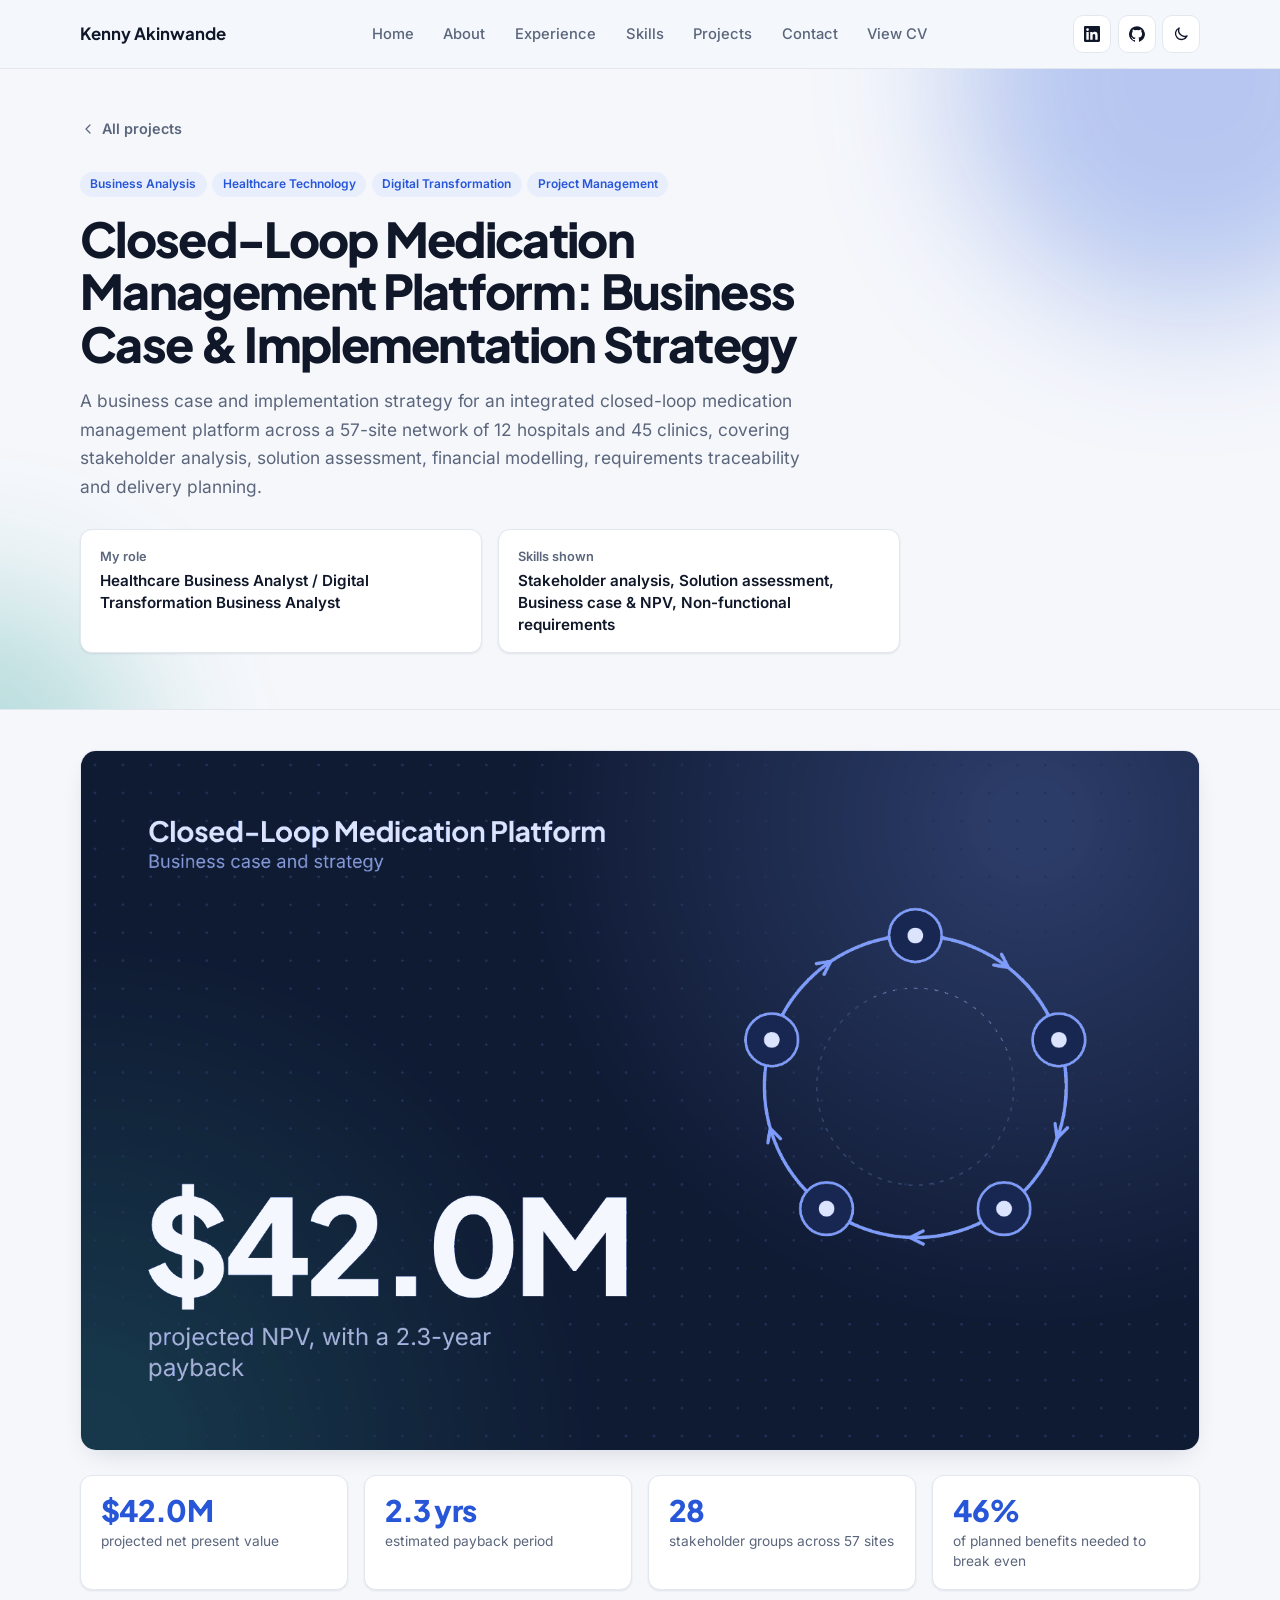
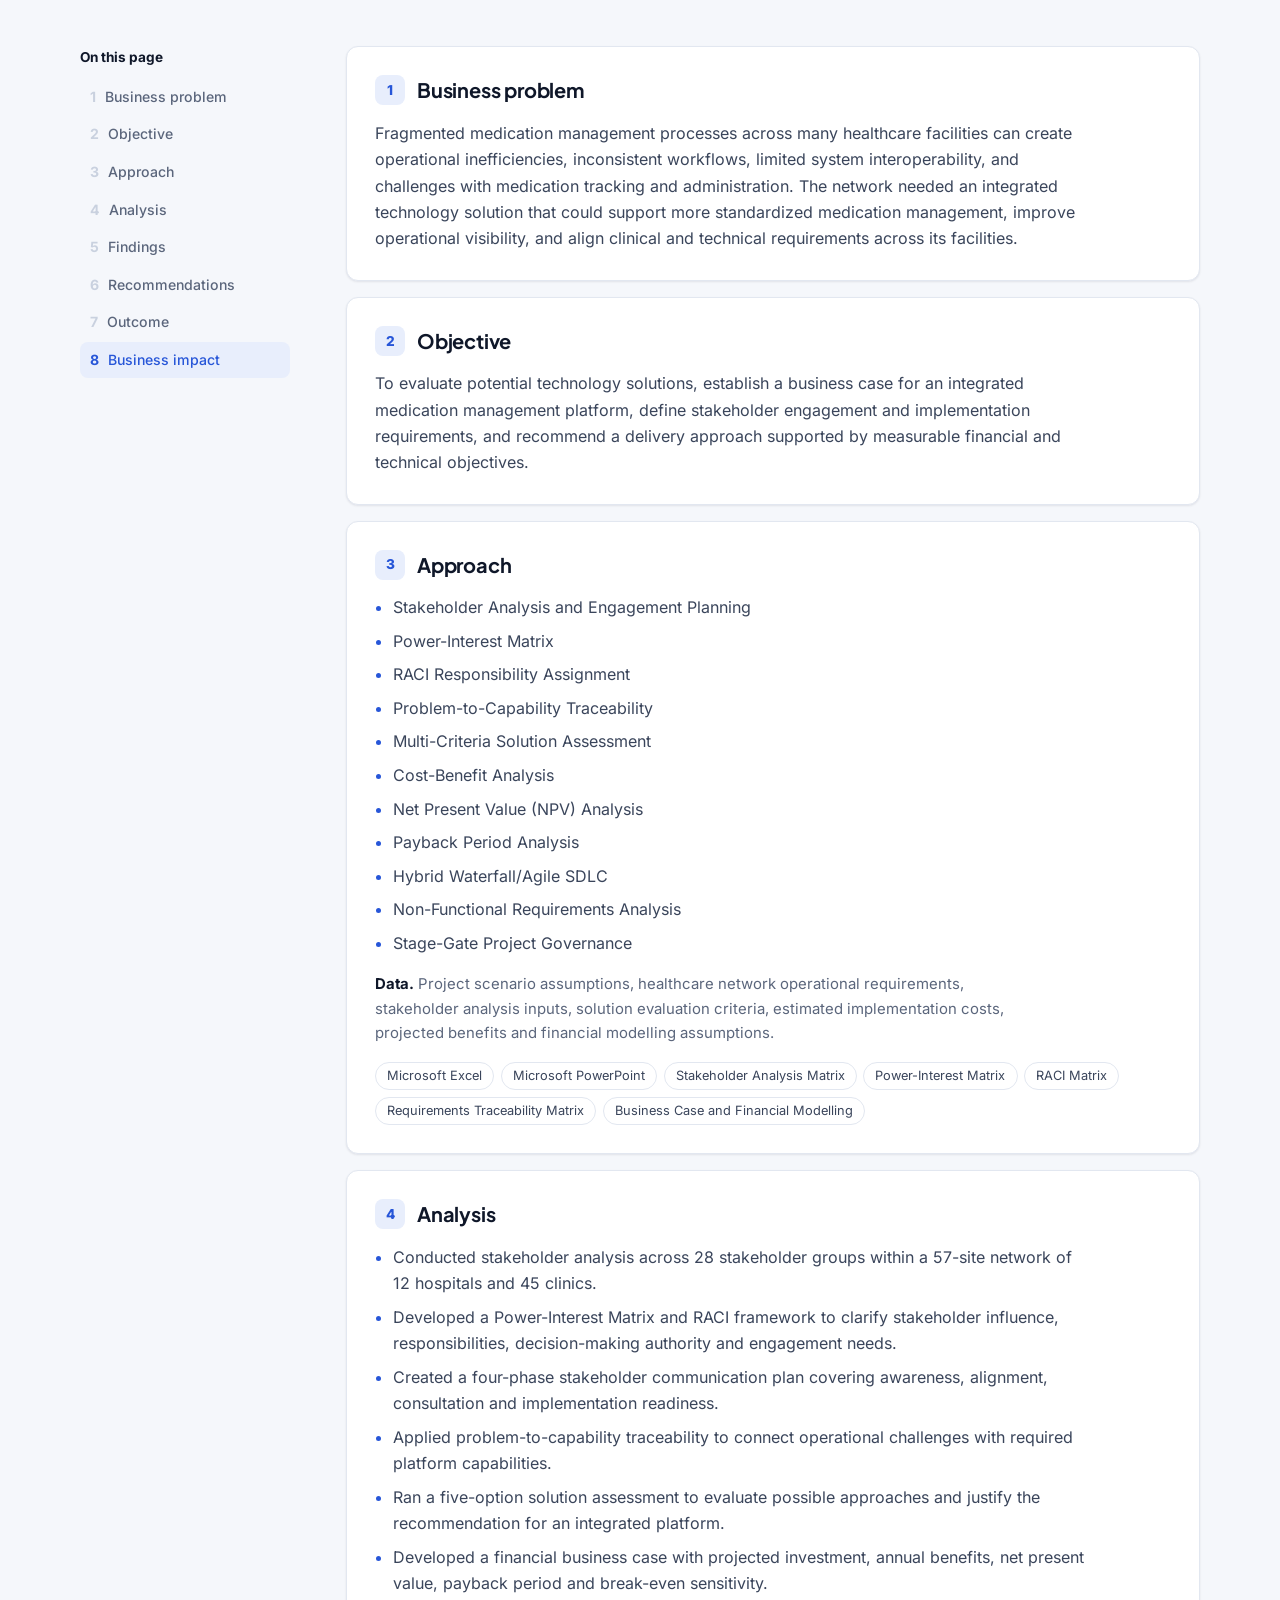
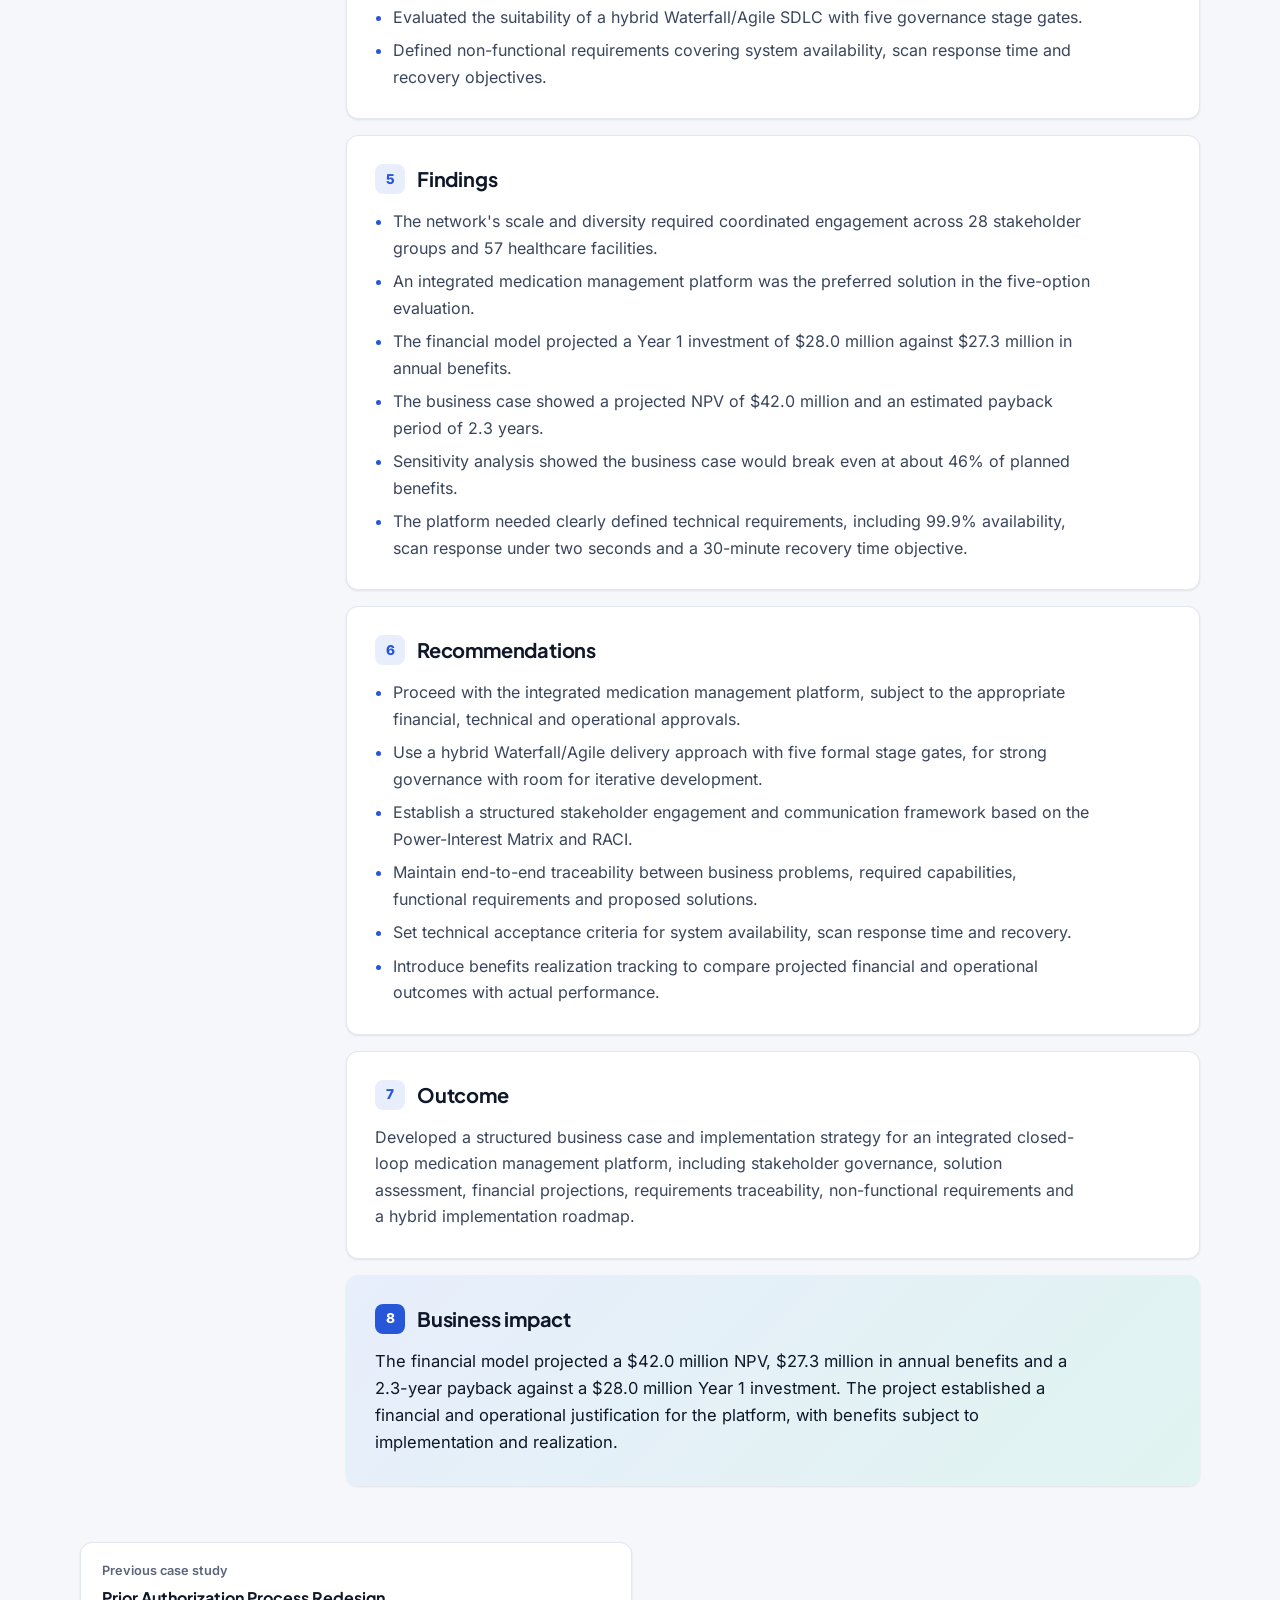
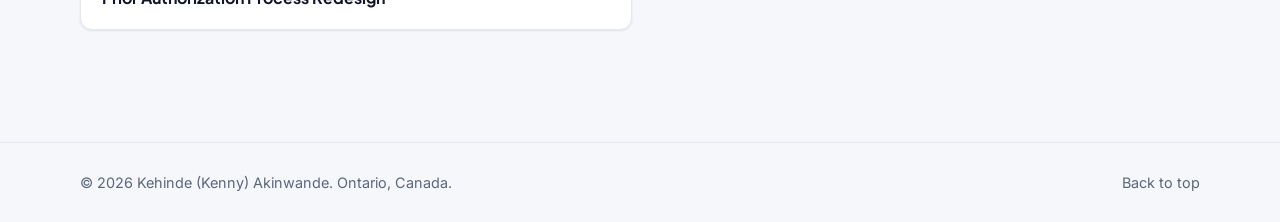
==== projects/closed-loop-medication-platform.html @ 768fdff0 "Add files via upload" ====
<!DOCTYPE html>
<html lang="en-CA">
<head>
  <meta charset="utf-8">
  <meta name="viewport" content="width=device-width, initial-scale=1">
  <!-- The page title and content are filled in from assets/js/data.js -->
  <title>Closed-Loop Medication Platform | Case study | Kenny Akinwande</title>
  <meta name="description" content="A business case and implementation strategy for an integrated closed-loop medication management platform across a 57-site network of 12 hospitals and 45 clinics, covering stakeholder analysis, solution assessment, financial modelling, requirements traceability and delivery planning.">
  <meta name="author" content="Kehinde (Kenny) Akinwande">
  <meta property="og:type" content="article">
  <meta property="og:title" content="Closed-Loop Medication Platform | Kenny Akinwande">
  <meta property="og:description" content="A business case and implementation strategy for an integrated closed-loop medication management platform across a 57-site network of 12 hospitals and 45 clinics, covering stakeholder analysis, solution assessment, financial modelling, requirements traceability and delivery planning.">
  <meta property="og:image" content="https://kennyakinwande.github.io/assets/images/projects/closed-loop-medication-platform-thumbnail.png">
  <meta name="twitter:card" content="summary_large_image">
  <meta name="theme-color" content="#f5f7fb" media="(prefers-color-scheme: light)">
  <meta name="theme-color" content="#0a0d14" media="(prefers-color-scheme: dark)">
  <link rel="icon" href="../favicon.ico" sizes="any">
  <link rel="icon" type="image/png" sizes="32x32" href="../assets/images/favicon-32.png">
  <link rel="apple-touch-icon" href="../assets/images/apple-touch-icon.png">
  <link rel="preload" href="../assets/fonts/inter-latin-wght-normal.woff2" as="font" type="font/woff2" crossorigin>
  <link rel="preload" href="../assets/fonts/plus-jakarta-sans-latin-wght-normal.woff2" as="font" type="font/woff2" crossorigin>
  <link rel="stylesheet" href="../assets/css/style.css">
  <script>
    (function () {
      try {
        var t = localStorage.getItem("theme");
        if (t !== "light" && t !== "dark") { t = window.matchMedia("(prefers-color-scheme: dark)").matches ? "dark" : "light"; }
        document.documentElement.setAttribute("data-theme", t);
      } catch (e) { document.documentElement.setAttribute("data-theme", "light"); }
    })();
  </script>
</head>

<!-- To make a new case study: copy this file, rename it to the new project's slug,
     and change data-project below to match the slug in assets/js/data.js -->
<body data-page="case-study" data-project="closed-loop-medication-platform" data-base="../">
  <a class="skip-link" href="#main">Skip to content</a>

  <header class="site-header" id="top">
    <nav class="nav container" aria-label="Main">
      <a class="nav__brand" href="../index.html" data-profile-text="shortName">Kenny Akinwande</a>

      <div class="nav__menu" id="nav-menu">
        <ul class="nav__links">
          <li><a href="../index.html#home">Home</a></li>
          <li><a href="../index.html#about">About</a></li>
          <li><a href="../index.html#experience">Experience</a></li>
          <li><a href="../index.html#skills">Skills</a></li>
          <li><a href="../index.html#projects">Projects</a></li>
          <li><a href="../index.html#contact">Contact</a></li>
          <li><a data-profile-link="resume" href="../assets/documents/resume.pdf" target="_blank" rel="noopener">View CV</a></li>
        </ul>
      </div>

      <div class="nav__actions">
        <a class="icon-btn" data-profile-link="linkedin" href="https://www.linkedin.com/in/kenny-akinwande" target="_blank" rel="noopener">
          <svg class="icon icon--fill" viewBox="0 0 24 24" aria-hidden="true"><path d="M20.45 20.45h-3.56v-5.57c0-1.33-.02-3.04-1.85-3.04-1.86 0-2.14 1.45-2.14 2.95v5.66H9.35V9h3.41v1.56h.05c.48-.9 1.64-1.85 3.37-1.85 3.6 0 4.27 2.37 4.27 5.46v6.28zM5.34 7.43a2.06 2.06 0 1 1 0-4.13 2.06 2.06 0 0 1 0 4.13zM7.12 20.45H3.56V9h3.56v11.45zM22.22 0H1.77C.79 0 0 .77 0 1.73v20.54C0 23.23.79 24 1.77 24h20.45c.98 0 1.78-.77 1.78-1.73V1.73C24 .77 23.2 0 22.22 0z"/></svg>
          <span class="visually-hidden">LinkedIn (opens in a new tab)</span>
        </a>
        <a class="icon-btn" data-profile-link="github" href="https://github.com/KennyAkinwande" target="_blank" rel="noopener">
          <svg class="icon icon--fill" viewBox="0 0 24 24" aria-hidden="true"><path d="M12 .3a12 12 0 0 0-3.8 23.38c.6.12.83-.26.83-.57L9 21.07c-3.34.72-4.04-1.61-4.04-1.61-.55-1.39-1.34-1.76-1.34-1.76-1.08-.74.09-.73.09-.73 1.2.09 1.83 1.24 1.83 1.24 1.07 1.83 2.81 1.3 3.5 1 .1-.78.42-1.31.76-1.61-2.67-.3-5.47-1.33-5.47-5.93 0-1.31.47-2.38 1.24-3.22-.14-.3-.54-1.52.1-3.18 0 0 1-.32 3.3 1.23a11.5 11.5 0 0 1 6 0c2.28-1.55 3.29-1.23 3.29-1.23.64 1.66.24 2.88.12 3.18a4.65 4.65 0 0 1 1.23 3.22c0 4.61-2.8 5.63-5.48 5.92.42.36.81 1.1.81 2.22l-.01 3.29c0 .31.2.69.82.57A12 12 0 0 0 12 .3"/></svg>
          <span class="visually-hidden">GitHub (opens in a new tab)</span>
        </a>
        <button class="icon-btn theme-toggle" type="button" aria-pressed="false">
          <svg class="icon icon--moon" viewBox="0 0 24 24" aria-hidden="true"><path d="M20 14.5A8 8 0 0 1 9.5 4a8 8 0 1 0 10.5 10.5z"/></svg>
          <svg class="icon icon--sun" viewBox="0 0 24 24" aria-hidden="true"><circle cx="12" cy="12" r="4"/><path d="M12 2v2M12 20v2M4.9 4.9l1.4 1.4M17.7 17.7l1.4 1.4M2 12h2M20 12h2M4.9 19.1l1.4-1.4M17.7 6.3l1.4-1.4"/></svg>
          <span class="visually-hidden">Dark mode</span>
        </button>
        <button class="icon-btn nav__toggle" type="button" aria-expanded="false" aria-controls="nav-menu">
          <span class="visually-hidden">Menu</span>
          <svg class="icon icon--menu" viewBox="0 0 24 24" aria-hidden="true"><path d="M4 7h16M4 12h16M4 17h16"/></svg>
          <svg class="icon icon--close" viewBox="0 0 24 24" aria-hidden="true"><path d="M6 6l12 12M18 6L6 18"/></svg>
        </button>
      </div>
    </nav>
  </header>

  <main id="main">
    <div id="case-study">
      <noscript>
        <div class="container notice">
          <h1 class="case__title">Closed-Loop Medication Platform</h1>
          <p class="case__summary">A business case and implementation strategy for an integrated closed-loop medication management platform across a 57-site network of 12 hospitals and 45 clinics, covering stakeholder analysis, solution assessment, financial modelling, requirements traceability and delivery planning.</p>
          <p class="case__summary">Turn on JavaScript to read the full case study, or <a href="../assets/documents/resume.pdf">view the CV</a>.</p>
        </div>
      </noscript>
    </div>
  </main>

  <footer class="site-footer">
    <div class="container site-footer__inner">
      <p>&copy; <span data-year>2026</span> <span data-profile-text="name">Kehinde (Kenny) Akinwande</span>. <span data-profile-text="location">Ontario, Canada</span>.</p>
      <a href="#main">Back to top</a>
    </div>
  </footer>

  <script src="../assets/js/data.js"></script>
  <script src="../assets/js/script.js"></script>
</body>
</html>
---- assets/css/style.css ----
/* =====================================================================
   Kenny Akinwande: Portfolio stylesheet
   ---------------------------------------------------------------------
   1. Fonts             6. Hero & skills strip     11. Contact form
   2. Design tokens     7. About                   12. Case-study pages
   3. Base              8. Experience timeline     13. Motion
   4. Utilities         9. Skills & projects       14. Responsive
   5. Header & nav     10. How I work & results
   ===================================================================== */

/* ---------------------------------------------------------------------
   1. FONTS  (self-hosted so the site also works offline)
   To change fonts: replace the files in assets/fonts/, then update the
   two @font-face blocks and --font-display / --font-body below.
   --------------------------------------------------------------------- */
@font-face {
  font-family: "Inter";
  src: url("../fonts/inter-latin-wght-normal.woff2") format("woff2-variations"),
       url("../fonts/inter-latin-wght-normal.woff2") format("woff2");
  font-weight: 100 900;
  font-style: normal;
  font-display: swap;
}
@font-face {
  font-family: "Plus Jakarta Sans";
  src: url("../fonts/plus-jakarta-sans-latin-wght-normal.woff2") format("woff2-variations"),
       url("../fonts/plus-jakarta-sans-latin-wght-normal.woff2") format("woff2");
  font-weight: 200 800;
  font-style: normal;
  font-display: swap;
}

/* ---------------------------------------------------------------------
   2. DESIGN TOKENS: change colours here
   --------------------------------------------------------------------- */
:root {
  /* Light theme */
  --bg: #f5f7fb;
  --surface: #ffffff;
  --surface-2: #eef2f9;
  --text: #0f1729;          /* headings */
  --text-2: #3a455b;        /* body text */
  --muted: #5b667c;         /* secondary text */
  --line: #e2e7f0;          /* borders */
  --line-strong: #c9d1df;   /* input borders */
  --accent: #2756d8;        /* clinical blue: buttons, links, highlights */
  --accent-hover: #1d45b8;
  --accent-text: #ffffff;   /* text on accent */
  --accent-soft: #e8eefc;
  --teal: #0e9488;          /* secondary accent */
  --teal-soft: #e0f4f1;
  --dot: #16a34a;           /* badge status dot */
  --danger: #c4321c;
  --success: #0e8a6e;
  --glow-blue: rgba(39, 86, 216, .30);
  --glow-teal: rgba(14, 148, 136, .26);
  --shadow-sm: 0 1px 2px rgba(15, 23, 41, .05), 0 1px 3px rgba(15, 23, 41, .04);
  --shadow-md: 0 10px 28px -12px rgba(15, 23, 41, .18);

  --font-display: "Plus Jakarta Sans", "Inter", system-ui, sans-serif;
  --font-body: "Inter", system-ui, -apple-system, "Segoe UI", Roboto, Arial, sans-serif;

  --container: 1120px;
  --gutter: clamp(1.25rem, 4vw, 2rem);
  --section-space: clamp(4.5rem, 3rem + 5vw, 7rem);
  --header-h: 68px;
  --radius-sm: 8px;
  --radius: 12px;
  --radius-lg: 16px;
  --ease: cubic-bezier(.2, .7, .2, 1);
  color-scheme: light;
}

[data-theme="dark"] {
  --bg: #0a0e15;
  --surface: #121823;
  --surface-2: #182030;
  --text: #edf0f6;
  --text-2: #c5ccd9;
  --muted: #98a2b6;
  --line: #232c3b;
  --line-strong: #344055;
  --accent: #7d9cff;
  --accent-hover: #9bb3ff;
  --accent-text: #0a0e15;
  --accent-soft: #172041;
  --teal: #3fd6c4;
  --teal-soft: #11302d;
  --dot: #34d399;
  --danger: #ff9b8a;
  --success: #3fd6c4;
  --glow-blue: rgba(96, 128, 255, .42);
  --glow-teal: rgba(45, 212, 191, .30);
  --shadow-sm: 0 1px 2px rgba(0, 0, 0, .3);
  --shadow-md: 0 14px 34px -14px rgba(0, 0, 0, .6);
  color-scheme: dark;
}

/* ---------------------------------------------------------------------
   3. BASE
   --------------------------------------------------------------------- */
*, *::before, *::after { box-sizing: border-box; }
html { -webkit-text-size-adjust: 100%; scroll-padding-top: calc(var(--header-h) + 12px); }
@media (prefers-reduced-motion: no-preference) { html { scroll-behavior: smooth; } }

body {
  margin: 0;
  background: var(--bg);
  color: var(--text-2);
  font-family: var(--font-body);
  font-size: 1rem;
  line-height: 1.65;
  -webkit-font-smoothing: antialiased;
  text-rendering: optimizeLegibility;
  overflow-x: hidden;
  transition: background-color .3s var(--ease), color .3s var(--ease);
}
h1, h2, h3, h4 { margin: 0; color: var(--text); font-family: var(--font-display); line-height: 1.2; }
p { margin: 0; }
ul, ol { margin: 0; padding: 0; }
img { display: block; max-width: 100%; height: auto; }
a { color: var(--accent); text-underline-offset: 3px; text-decoration-thickness: 1px; }
a:hover { color: var(--accent-hover); }
:focus-visible { outline: 2px solid var(--accent); outline-offset: 3px; border-radius: 6px; }
::selection { background: var(--accent-soft); color: var(--text); }

/* ---------------------------------------------------------------------
   4. UTILITIES & SHARED COMPONENTS
   --------------------------------------------------------------------- */
.container { width: 100%; max-width: calc(var(--container) + var(--gutter) * 2); margin-inline: auto; padding-inline: var(--gutter); }
.visually-hidden {
  position: absolute !important; width: 1px; height: 1px; padding: 0; margin: -1px;
  overflow: hidden; clip: rect(0 0 0 0); white-space: nowrap; border: 0;
}
.skip-link {
  position: absolute; left: 1rem; top: -100px; z-index: 100;
  padding: .6rem 1rem; border-radius: var(--radius-sm);
  background: var(--accent); color: var(--accent-text); font-weight: 600; text-decoration: none;
}
.skip-link:focus { top: 1rem; color: var(--accent-text); }

.icon { width: 18px; height: 18px; flex: none; fill: none; stroke: currentColor; stroke-width: 1.8; stroke-linecap: round; stroke-linejoin: round; }
.icon--fill { fill: currentColor; stroke: none; width: 16px; height: 16px; }

/* Buttons */
.btn {
  display: inline-flex; align-items: center; justify-content: center; gap: .5rem;
  min-height: 46px; padding: .7rem 1.35rem;
  border: 1px solid transparent; border-radius: var(--radius-sm);
  font: 600 .95rem/1.2 var(--font-body);
  text-decoration: none; cursor: pointer;
  transition: background-color .2s var(--ease), border-color .2s var(--ease), color .2s var(--ease), transform .2s var(--ease), box-shadow .2s var(--ease);
}
.btn:active { transform: translateY(1px); }
.btn--primary { background: var(--accent); color: var(--accent-text); box-shadow: 0 8px 20px -10px var(--accent); }
.btn--primary:hover { background: var(--accent-hover); color: var(--accent-text); }
.btn--outline { background: var(--surface); color: var(--text); border-color: var(--line); }
.btn--outline:hover { border-color: var(--accent); color: var(--accent); }
.btn--small { min-height: 38px; padding: .45rem 1rem; font-size: .875rem; }

/* Chips & tags */
.chips { display: flex; flex-wrap: wrap; gap: .4rem; list-style: none; padding: 0; }
.chip {
  display: inline-block; padding: .25rem .7rem;
  border: 1px solid var(--line); border-radius: 999px;
  background: var(--surface); color: var(--text-2);
  font-size: .8rem; line-height: 1.45;
}
.skills .chip { background: var(--bg); border-radius: 10px; }
.tags { display: flex; flex-wrap: wrap; gap: .35rem; list-style: none; padding: 0; }
.tag {
  padding: .2rem .65rem; border-radius: 999px;
  background: var(--accent-soft); color: var(--accent);
  font-size: .75rem; font-weight: 600; line-height: 1.5;
}

/* Cards */
.card {
  background: var(--surface);
  border: 1px solid var(--line);
  border-radius: var(--radius);
  box-shadow: var(--shadow-sm);
}

/* ---------------------------------------------------------------------
   5. HEADER & NAVIGATION
   --------------------------------------------------------------------- */
.site-header {
  position: sticky; top: 0; z-index: 50;
  background: color-mix(in srgb, var(--bg) 82%, transparent);
  -webkit-backdrop-filter: saturate(160%) blur(14px);
  backdrop-filter: saturate(160%) blur(14px);
  border-bottom: 1px solid var(--line);
}
.nav { height: var(--header-h); display: flex; align-items: center; gap: 1.5rem; }
.nav__brand { font-family: var(--font-display); font-weight: 700; font-size: 1.05rem; color: var(--text); text-decoration: none; white-space: nowrap; }
.nav__brand:hover { color: var(--text); }
.nav__menu { flex: 1; display: flex; justify-content: center; }
.nav__links { display: flex; gap: .25rem; list-style: none; }
.nav__links a {
  display: block; padding: .45rem .8rem; border-radius: var(--radius-sm);
  color: var(--muted); font-size: .92rem; font-weight: 500; text-decoration: none;
  transition: color .2s var(--ease), background-color .2s var(--ease);
}
.nav__links a:hover { color: var(--text); background: var(--surface-2); }
.nav__links a.is-active { color: var(--accent); background: var(--accent-soft); }
.nav__actions { display: flex; align-items: center; gap: .4rem; margin-left: auto; }
.icon-btn {
  display: inline-grid; place-items: center;
  width: 38px; height: 38px;
  border: 1px solid var(--line); border-radius: 10px;
  background: var(--surface); color: var(--text);
  cursor: pointer; text-decoration: none;
  transition: border-color .2s var(--ease), color .2s var(--ease);
}
.icon-btn:hover { border-color: var(--accent); color: var(--accent); }
.theme-toggle .icon--sun { display: none; }
[data-theme="dark"] .theme-toggle .icon--sun { display: block; }
[data-theme="dark"] .theme-toggle .icon--moon { display: none; }
.nav__toggle { display: none; }
.nav__toggle .icon { width: 20px; height: 20px; }
.nav__toggle .icon--close { display: none; }
.nav__toggle[aria-expanded="true"] .icon--menu { display: none; }
.nav__toggle[aria-expanded="true"] .icon--close { display: block; }

/* ---------------------------------------------------------------------
   6. HERO & SKILLS STRIP
   --------------------------------------------------------------------- */
.hero { position: relative; overflow: hidden; isolation: isolate; }
.hero__glow { position: absolute; z-index: -1; border-radius: 50%; filter: blur(70px); pointer-events: none; }
.hero__glow--blue { width: 560px; height: 560px; right: -140px; top: -180px; background: var(--glow-blue); }
.hero__glow--teal { width: 420px; height: 420px; left: -200px; bottom: -160px; background: var(--glow-teal); }

.hero__inner {
  display: grid;
  grid-template-columns: minmax(0, 1.35fr) minmax(0, .9fr);
  gap: clamp(2rem, 5vw, 4rem);
  align-items: center;
  padding-block: clamp(3.5rem, 2.5rem + 5vw, 6.5rem);
}

.badge {
  display: inline-flex; align-items: center; gap: .55rem;
  padding: .35rem .85rem;
  border: 1px solid var(--line); border-radius: 999px;
  background: var(--surface); box-shadow: var(--shadow-sm);
  color: var(--text); font-size: .82rem; font-weight: 600;
}
.badge__dot { width: 8px; height: 8px; border-radius: 50%; background: var(--dot); box-shadow: 0 0 0 4px color-mix(in srgb, var(--dot) 18%, transparent); }

.hero__name {
  margin-top: 1.25rem;
  font-size: clamp(2.4rem, 1.6rem + 3.4vw, 3.9rem);
  font-weight: 800;
  letter-spacing: -.035em;
  line-height: 1.05;
}
.hero__title { margin-top: .9rem; color: var(--accent); font-weight: 600; font-size: clamp(1rem, .95rem + .3vw, 1.15rem); line-height: 1.5; }
.hero__tagline {
  margin-top: 1.25rem;
  font-family: var(--font-display);
  font-size: clamp(1.35rem, 1.1rem + 1.1vw, 1.9rem);
  font-weight: 700; letter-spacing: -.02em; line-height: 1.3;
  color: var(--text);
}
.typed__text {
  background: linear-gradient(90deg, var(--accent), var(--teal));
  -webkit-background-clip: text; background-clip: text;
  color: transparent;
}
.typed__caret {
  display: inline-block; width: 3px; height: 1.05em; margin-left: 4px;
  vertical-align: -0.15em; border-radius: 2px; background: var(--teal);
}
.hero__intro { margin-top: 1.1rem; max-width: 56ch; color: var(--muted); font-size: 1.05rem; }
.hero__actions { display: flex; flex-wrap: wrap; gap: .75rem; margin-top: 1.9rem; }
.hero__links { display: flex; gap: 1.25rem; margin-top: 1.4rem; list-style: none; font-size: .95rem; font-weight: 500; }
.hero__links a { text-decoration: underline; }

/* Portrait with gradient ring and floating tags */
.portrait { position: relative; margin: 0; justify-self: center; width: min(100%, 330px); aspect-ratio: 1; }
.portrait__ring {
  width: 100%; height: 100%; padding: 7px; border-radius: 50%;
  background: conic-gradient(from 200deg, var(--accent), var(--teal), #8b7cf6, var(--accent));
  box-shadow: 0 30px 60px -30px var(--glow-blue);
}
.portrait__ring img {
  width: 100%; height: 100%; border-radius: 50%;
  object-fit: cover; object-position: 50% 22%;
  border: 6px solid var(--bg); background: var(--surface-2);
}
.portrait__tag {
  position: absolute;
  padding: .4rem .85rem; border-radius: 999px;
  background: var(--surface); border: 1px solid var(--line); box-shadow: var(--shadow-md);
  color: var(--accent); font-size: .8rem; font-weight: 700; white-space: nowrap;
}
.portrait__tag--1 { top: 6%; right: -4%; }
.portrait__tag--2 { top: 56%; left: -14%; color: var(--teal); }
.portrait__tag--3 { bottom: 4%; right: 2%; color: var(--text); }

/* Skills strip */
.marquee {
  overflow: hidden;
  border-block: 1px solid var(--line);
  background: var(--surface);
  -webkit-mask-image: linear-gradient(90deg, transparent, #000 6%, #000 94%, transparent);
  mask-image: linear-gradient(90deg, transparent, #000 6%, #000 94%, transparent);
}
.marquee__track { display: flex; width: max-content; }
.marquee__group { display: flex; align-items: center; list-style: none; padding: 0; margin: 0; }
.marquee__group li {
  display: flex; align-items: center; gap: 1.75rem;
  padding: 1rem 0 1rem 1.75rem;
  color: var(--text-2); font-weight: 600; font-size: .95rem; white-space: nowrap;
}
.marquee__group li::after {
  content: ""; width: 12px; height: 12px; flex: none;
  background: var(--accent);
  -webkit-mask: url("data:image/svg+xml,%3Csvg xmlns='http://www.w3.org/2000/svg' viewBox='0 0 24 24'%3E%3Cpath d='M12 0l2.6 9.4L24 12l-9.4 2.6L12 24l-2.6-9.4L0 12l9.4-2.6z'/%3E%3C/svg%3E") center / contain no-repeat;
  mask: url("data:image/svg+xml,%3Csvg xmlns='http://www.w3.org/2000/svg' viewBox='0 0 24 24'%3E%3Cpath d='M12 0l2.6 9.4L24 12l-9.4 2.6L12 24l-2.6-9.4L0 12l9.4-2.6z'/%3E%3C/svg%3E") center / contain no-repeat;
}

/* ---------------------------------------------------------------------
   SECTIONS (shared)
   --------------------------------------------------------------------- */
.section { padding-block: var(--section-space); }
.section__head { max-width: 640px; margin-bottom: clamp(2rem, 4vw, 3rem); }
.section__title { font-size: clamp(1.9rem, 1.5rem + 1.6vw, 2.5rem); font-weight: 800; letter-spacing: -.03em; }
.section__title--bar::after {
  content: ""; display: block; width: 56px; height: 4px; margin-top: .6rem; border-radius: 4px;
  background: linear-gradient(90deg, var(--accent), var(--teal));
}
.section__lede { margin-top: .9rem; color: var(--muted); font-size: 1.02rem; }
.subhead { margin: clamp(3rem, 6vw, 4.5rem) 0 1.5rem; font-size: 1.45rem; font-weight: 800; letter-spacing: -.02em; }
.prose p + p { margin-top: 1rem; }

/* ---------------------------------------------------------------------
   7. ABOUT
   --------------------------------------------------------------------- */
.about { display: grid; grid-template-columns: minmax(0, 1.25fr) minmax(0, .85fr); gap: clamp(2rem, 5vw, 3.5rem); align-items: start; }
.about__text { max-width: 64ch; }
.stats { display: grid; grid-template-columns: 1fr 1fr; gap: 1rem; }
.stat { padding: 1.25rem 1.3rem; }
.stat__value {
  font-family: var(--font-display); font-weight: 800; font-size: 2rem; letter-spacing: -.03em; line-height: 1.1;
  color: var(--accent);
}
.stat__label { margin-top: .35rem; color: var(--muted); font-size: .88rem; line-height: 1.45; }

/* ---------------------------------------------------------------------
   8. EXPERIENCE TIMELINE
   --------------------------------------------------------------------- */
.timeline { position: relative; list-style: none; padding-left: 2.25rem; display: grid; gap: 1.5rem; }
.timeline::before {
  content: ""; position: absolute; left: 6px; top: 8px; bottom: 8px; width: 2px; border-radius: 2px;
  background: linear-gradient(180deg, var(--accent), var(--teal));
  opacity: .7;
}
.job { position: relative; padding: clamp(1.25rem, 3vw, 1.75rem); }
.job::before {
  content: ""; position: absolute; left: calc(-2.25rem + 1px); top: 1.9rem;
  width: 12px; height: 12px; border-radius: 50%;
  background: var(--accent); box-shadow: 0 0 0 4px var(--accent-soft);
}
.job__top { display: flex; flex-wrap: wrap; justify-content: space-between; gap: .5rem 1rem; align-items: flex-start; }
.job__role { font-size: 1.15rem; font-weight: 700; letter-spacing: -.01em; }
.job__company { margin-top: .15rem; color: var(--muted); font-size: .92rem; }
.job__company strong { color: var(--text-2); font-weight: 600; }
.job__dates {
  flex: none; padding: .2rem .7rem; border-radius: 999px;
  background: var(--accent-soft); color: var(--accent);
  font-size: .78rem; font-weight: 700; white-space: nowrap;
}
.job__summary { margin-top: 1rem; }
.job__label { margin: 1.25rem 0 .5rem; color: var(--accent); font-family: var(--font-body); font-size: .8rem; font-weight: 700; letter-spacing: .02em; }
.job ul:not(.chips) { padding-left: 1.15rem; display: grid; gap: .35rem; list-style: disc; }
.job ul:not(.chips) li::marker { color: var(--accent); }
.job__impact { margin-top: 1.25rem; padding: .9rem 1.1rem; border-radius: var(--radius-sm); background: var(--accent-soft); color: var(--text-2); font-size: .95rem; }
.job__impact strong { color: var(--text); }
.details { margin-top: 1rem; }
.details summary {
  display: inline-flex; align-items: center; gap: .45rem; cursor: pointer; list-style: none;
  color: var(--accent); font-size: .85rem; font-weight: 700;
}
.details summary::-webkit-details-marker { display: none; }
.details summary::before {
  content: ""; width: 7px; height: 7px; border-right: 2px solid currentColor; border-bottom: 2px solid currentColor;
  transform: rotate(-45deg); transition: transform .2s var(--ease);
}
.details[open] summary::before { transform: rotate(45deg); }
.details ul { margin-top: .6rem; }
.job__tools { margin-top: 1.25rem; }

/* ---------------------------------------------------------------------
   9. SKILLS & PROJECTS
   --------------------------------------------------------------------- */
.skills { display: grid; grid-template-columns: repeat(3, minmax(0, 1fr)); gap: 1rem; align-items: start; }
.skill-group { padding: 1.25rem 1.3rem 1.4rem; }
.skill-group__title { font-size: 1rem; font-weight: 700; margin-bottom: .85rem; }

.projects { display: grid; grid-template-columns: repeat(3, minmax(0, 1fr)); gap: 1.25rem; }
.project {
  display: flex; flex-direction: column; overflow: hidden;
  transition: transform .25s var(--ease), box-shadow .25s var(--ease), border-color .25s var(--ease);
}
.project:hover { transform: translateY(-4px); box-shadow: var(--shadow-md); border-color: color-mix(in srgb, var(--accent) 35%, var(--line)); }
.project__media { display: block; aspect-ratio: 16 / 10; overflow: hidden; background: var(--surface-2); }
.project__media img { width: 100%; height: 100%; object-fit: cover; transition: transform .5s var(--ease); }
.project:hover .project__media img { transform: scale(1.04); }
.project__body { flex: 1; display: flex; flex-direction: column; padding: 1.1rem 1.2rem 1.25rem; }
.project__title { margin-top: .8rem; font-size: 1.08rem; font-weight: 700; letter-spacing: -.01em; line-height: 1.3; }
.project__title a { color: var(--text); text-decoration: none; }
.project__title a:hover { color: var(--accent); }
.project__summary {
  margin-top: .5rem; color: var(--muted); font-size: .9rem; line-height: 1.55;
  display: -webkit-box; -webkit-line-clamp: 3; -webkit-box-orient: vertical; overflow: hidden;
}
.project__meta { margin-top: .85rem; font-size: .82rem; color: var(--muted); line-height: 1.5; }
.project__meta strong { color: var(--text); font-weight: 650; }
.project__meta + .project__meta { margin-top: .35rem; }
.project__actions { margin-top: auto; padding-top: 1.1rem; }

/* ---------------------------------------------------------------------
   10. HOW I WORK & RESULTS
   --------------------------------------------------------------------- */
.process { display: grid; grid-template-columns: repeat(3, minmax(0, 1fr)); gap: 1rem; list-style: none; }
.step { padding: 1.35rem 1.35rem 1.4rem; display: flex; flex-direction: column; }
.step__num {
  display: grid; place-items: center; width: 38px; height: 38px; border-radius: 10px;
  background: linear-gradient(135deg, var(--accent), var(--teal)); color: #fff;
  font-family: var(--font-display); font-weight: 800; font-size: .95rem;
}
[data-theme="dark"] .step__num { color: #0a0e15; }
.step__title { margin-top: 1rem; font-size: 1.05rem; font-weight: 700; }
.step__text { margin-top: .4rem; color: var(--muted); font-size: .92rem; }
.step__evidence {
  margin-top: 1rem; padding-top: .85rem; border-top: 1px dashed var(--line);
  font-size: .85rem; color: var(--text-2);
}
.step__evidence b { display: block; color: var(--teal); font-size: .76rem; font-weight: 700; margin-bottom: .15rem; }

.results { display: grid; grid-template-columns: repeat(3, minmax(0, 1fr)); gap: 1rem; }
.result { padding: 1.25rem 1.3rem; }
.result__value { font-family: var(--font-display); font-weight: 800; font-size: 2rem; letter-spacing: -.03em; line-height: 1.1; color: var(--accent); }
.result__text { margin-top: .4rem; color: var(--text-2); font-size: .92rem; line-height: 1.5; }
.result__where { margin-top: .5rem; color: var(--muted); font-size: .8rem; font-weight: 600; }

/* ---------------------------------------------------------------------
   11. CONTACT FORM
   --------------------------------------------------------------------- */
.contact { display: grid; grid-template-columns: minmax(0, .85fr) minmax(0, 1.15fr); gap: clamp(2rem, 5vw, 4rem); align-items: start; }
.contact__list { margin: 0 0 2rem; display: grid; gap: 1.5rem; }
.contact__list dt { color: var(--muted); font-size: .82rem; font-weight: 600; }
.contact__list dd { margin: .15rem 0 0; color: var(--text); font-weight: 500; word-break: break-word; }
.contact__list a { text-decoration: underline; }

.form { display: grid; gap: 1.1rem; padding: clamp(1.25rem, 3vw, 1.75rem); background: var(--surface); border: 1px solid var(--line); border-radius: var(--radius); box-shadow: var(--shadow-md); }
.field { display: grid; gap: .4rem; align-content: start; }
.field label { color: var(--text); font-size: .88rem; font-weight: 600; }
.field input, .field textarea {
  width: 100%; padding: .75rem .9rem;
  border: 1px solid var(--line-strong); border-radius: var(--radius-sm);
  background: var(--bg); color: var(--text);
  font: inherit; font-size: 1rem;
  transition: border-color .2s var(--ease), box-shadow .2s var(--ease);
}
.field textarea { resize: vertical; min-height: 130px; }
.field input:focus, .field textarea:focus { outline: none; border-color: var(--accent); box-shadow: 0 0 0 3px color-mix(in srgb, var(--accent) 22%, transparent); }
.field [aria-invalid="true"] { border-color: var(--danger); }
.field__error { color: var(--danger); font-size: .84rem; font-weight: 500; }
.form__footer { display: flex; flex-wrap: wrap; align-items: center; gap: 1rem; }
.form__status { font-size: .93rem; font-weight: 500; }
.form__status.is-success { color: var(--success); }
.form__status.is-error { color: var(--danger); }
.spinner { display: none; width: 16px; height: 16px; border: 2px solid currentColor; border-right-color: transparent; border-radius: 50%; animation: spin .7s linear infinite; }
.btn.is-loading { pointer-events: none; opacity: .85; }
.btn.is-loading .spinner { display: inline-block; }
@keyframes spin { to { transform: rotate(360deg); } }

/* Footer */
.site-footer { border-top: 1px solid var(--line); padding-block: 1.75rem; color: var(--muted); font-size: .9rem; }
.site-footer__inner { display: flex; flex-wrap: wrap; justify-content: space-between; gap: 1rem; }
.site-footer a { color: var(--muted); text-decoration: none; }
.site-footer a:hover { color: var(--accent); }

/* ---------------------------------------------------------------------
   12. CASE-STUDY PAGES  (projects/*.html)
   --------------------------------------------------------------------- */
.case-hero { position: relative; overflow: hidden; isolation: isolate; border-bottom: 1px solid var(--line); }
.case-hero .hero__glow--blue { width: 460px; height: 460px; top: -220px; }
.case-hero .hero__glow--teal { width: 340px; height: 340px; bottom: -220px; }
.case { padding-block: clamp(2rem, 4vw, 3rem) clamp(2.5rem, 5vw, 3.5rem); }
.case__back { display: inline-flex; align-items: center; gap: .35rem; color: var(--muted); font-size: .9rem; font-weight: 600; text-decoration: none; }
.case__back:hover { color: var(--accent); }
.case__back svg { width: 16px; height: 16px; }
.case__head { margin-top: 1.75rem; max-width: 820px; }
.case__title { margin-top: 1rem; font-size: clamp(1.9rem, 1.4rem + 2.2vw, 3rem); font-weight: 800; letter-spacing: -.035em; line-height: 1.1; }
.case__summary { margin-top: 1rem; color: var(--muted); font-size: 1.08rem; max-width: 66ch; }
.case__meta { margin: 1.75rem 0 0; display: grid; grid-template-columns: repeat(2, minmax(0, 1fr)); gap: 1rem; max-width: 820px; }
.case__meta > div { padding: 1rem 1.2rem; }
.case__meta dt { color: var(--muted); font-size: .8rem; font-weight: 600; }
.case__meta dd { margin: .2rem 0 0; color: var(--text); font-weight: 600; font-size: .95rem; line-height: 1.45; }

.case__cover { margin: 2.5rem 0 0; overflow: hidden; border-radius: var(--radius-lg); border: 1px solid var(--line); box-shadow: var(--shadow-md); }
.case__cover img { width: 100%; aspect-ratio: 16 / 10; object-fit: cover; }
.figures { margin-top: 1.5rem; display: grid; grid-template-columns: repeat(auto-fit, minmax(200px, 1fr)); gap: 1rem; }
.figure { padding: 1.1rem 1.25rem; }
.figure__value { font-family: var(--font-display); font-weight: 800; font-size: 1.85rem; letter-spacing: -.03em; line-height: 1.1; color: var(--accent); }
.figure__label { margin-top: .35rem; color: var(--muted); font-size: .86rem; line-height: 1.45; }

.case__body { display: grid; grid-template-columns: 210px minmax(0, 1fr); gap: 2.5rem clamp(2rem, 5vw, 3.5rem); padding-block: clamp(2.5rem, 5vw, 3.5rem); }
.toc { position: sticky; top: calc(var(--header-h) + 1.5rem); align-self: start; }
.toc__title { color: var(--text); font-size: .85rem; font-weight: 700; margin-bottom: .6rem; }
.toc ol { list-style: none; display: grid; gap: .1rem; }
.toc a { display: flex; gap: .6rem; padding: .4rem .6rem; border-radius: var(--radius-sm); color: var(--muted); font-size: .88rem; font-weight: 500; text-decoration: none; }
.toc a span { color: var(--line-strong); font-weight: 700; }
.toc a:hover { color: var(--text); background: var(--surface-2); }
.toc a.is-active { color: var(--accent); background: var(--accent-soft); }
.toc a.is-active span { color: var(--accent); }
.case__content { display: grid; gap: 1rem; }
.case-step { padding: clamp(1.25rem, 3vw, 1.75rem); }
.case-step__head { display: flex; align-items: center; gap: .75rem; margin-bottom: .9rem; }
.case-step__num {
  display: grid; place-items: center; width: 30px; height: 30px; border-radius: 8px;
  background: var(--accent-soft); color: var(--accent); font-weight: 800; font-size: .85rem;
}
.case-step__title { font-size: 1.25rem; font-weight: 700; letter-spacing: -.01em; }
.case-step p, .case-step ul:not(.chips) li { max-width: 70ch; }
.case-step ul:not(.chips) { padding-left: 1.15rem; display: grid; gap: .45rem; list-style: disc; }
.case-step ul:not(.chips) li::marker { color: var(--accent); }
.case-step__note { margin-top: 1rem; color: var(--muted); font-size: .93rem; }
.case-step__note strong { color: var(--text); }
.case-step .chips { margin-top: 1rem; }
.case-step--impact { background: linear-gradient(135deg, var(--accent-soft), var(--teal-soft)); border-color: transparent; }
.case-step--impact p { color: var(--text); font-size: 1.03rem; }
.case-step--impact .case-step__num { background: var(--accent); color: var(--accent-text); }
.case__files { margin-top: 1.25rem; display: flex; flex-wrap: wrap; gap: .6rem; }

.case-nav { display: grid; grid-template-columns: 1fr 1fr; gap: 1rem; padding-bottom: var(--section-space); }
.case-nav a { display: block; padding: 1.1rem 1.3rem; text-decoration: none; transition: border-color .2s var(--ease), transform .2s var(--ease); }
.case-nav a:hover { border-color: var(--accent); transform: translateY(-2px); }
.case-nav__dir { display: block; color: var(--muted); font-size: .8rem; font-weight: 600; }
.case-nav__name { display: block; margin-top: .2rem; color: var(--text); font-family: var(--font-display); font-weight: 700; }
.case-nav__next { text-align: right; grid-column: 2; }
.notice { padding: 3rem 0; }

/* ---------------------------------------------------------------------
   13. MOTION  (subtle; switched off when the visitor prefers less motion)
   --------------------------------------------------------------------- */
@media (prefers-reduced-motion: no-preference) {
  .js .reveal { opacity: 0; transform: translateY(16px); transition: opacity .65s var(--ease), transform .65s var(--ease); }
  .js .reveal.is-visible { opacity: 1; transform: none; }
  .marquee__track { animation: marquee 45s linear infinite; }
  .marquee:hover .marquee__track { animation-play-state: paused; }
  .typed__caret { animation: blink 1s steps(1) infinite; }
  .portrait__tag { animation: float 6s ease-in-out infinite; }
  .portrait__tag--2 { animation-delay: -2s; }
  .portrait__tag--3 { animation-delay: -4s; }
}
@keyframes marquee { to { transform: translateX(-50%); } }
@keyframes blink { 50% { opacity: 0; } }
@keyframes float { 50% { transform: translateY(-6px); } }
@media (prefers-reduced-motion: reduce) {
  *, *::before, *::after { animation-duration: .01ms !important; animation-iteration-count: 1 !important; transition-duration: .01ms !important; }
  .marquee__track { flex-wrap: wrap; width: auto; justify-content: center; }
  .marquee__group[aria-hidden="true"] { display: none; }
  .marquee__group { flex-wrap: wrap; justify-content: center; }
  .marquee { -webkit-mask-image: none; mask-image: none; }
}

/* ---------------------------------------------------------------------
   14. RESPONSIVE
   --------------------------------------------------------------------- */
@media (max-width: 1024px) {
  .skills, .projects, .process, .results { grid-template-columns: repeat(2, minmax(0, 1fr)); }
  .case__body { grid-template-columns: minmax(0, 1fr); }
  .toc { display: none; }
}

/* Mobile navigation */
@media (max-width: 960px) {
  .nav__toggle { display: inline-grid; }
  .nav__menu {
    position: absolute; left: 0; right: 0; top: var(--header-h);
    padding: .75rem var(--gutter) 1.25rem;
    background: var(--bg); border-bottom: 1px solid var(--line); box-shadow: var(--shadow-md);
    visibility: hidden; opacity: 0; transform: translateY(-8px);
    transition: opacity .2s var(--ease), transform .25s var(--ease), visibility 0s linear .25s;
  }
  .nav__menu.is-open { visibility: visible; opacity: 1; transform: none; transition-delay: 0s; }
  .nav__links { flex-direction: column; width: 100%; gap: .15rem; }
  .nav__links a { padding: .75rem .9rem; font-size: 1.02rem; color: var(--text); }
}

@media (max-width: 860px) {
  .hero__inner { grid-template-columns: minmax(0, 1fr); }
  .portrait { order: -1; width: min(72vw, 260px); justify-self: start; margin-left: 1.5rem; }
  .portrait__tag--2 { left: -10%; }
  .about, .contact { grid-template-columns: minmax(0, 1fr); }
}

@media (max-width: 640px) {
  :root { --header-h: 62px; }
  .nav__actions .icon-btn[data-profile-link] { display: none; }
  .skills, .projects, .process, .results, .case__meta { grid-template-columns: minmax(0, 1fr); }
  .stats { grid-template-columns: 1fr 1fr; }
  .hero__actions .btn { flex: 1 1 auto; }
  .portrait__tag { font-size: .72rem; padding: .3rem .7rem; }
  .timeline { padding-left: 1.6rem; }
  .job::before { left: calc(-1.6rem + 1px); }
  .figures { grid-template-columns: 1fr 1fr; }
  .case-nav { grid-template-columns: minmax(0, 1fr); }
  .case-nav__next { grid-column: auto; text-align: left; }
}

@media print {
  .site-header, .marquee, .form, .hero__actions, .case-nav, .toc, .hero__glow { display: none !important; }
  .js .reveal { opacity: 1 !important; transform: none !important; }
}

/* Softer hero glow on small screens */
@media (max-width: 640px) {
  .hero__glow--blue { width: 360px; height: 360px; right: -180px; top: -160px; opacity: .7; }
  .hero__glow--teal { width: 300px; height: 300px; left: -200px; bottom: -120px; opacity: .7; }
}
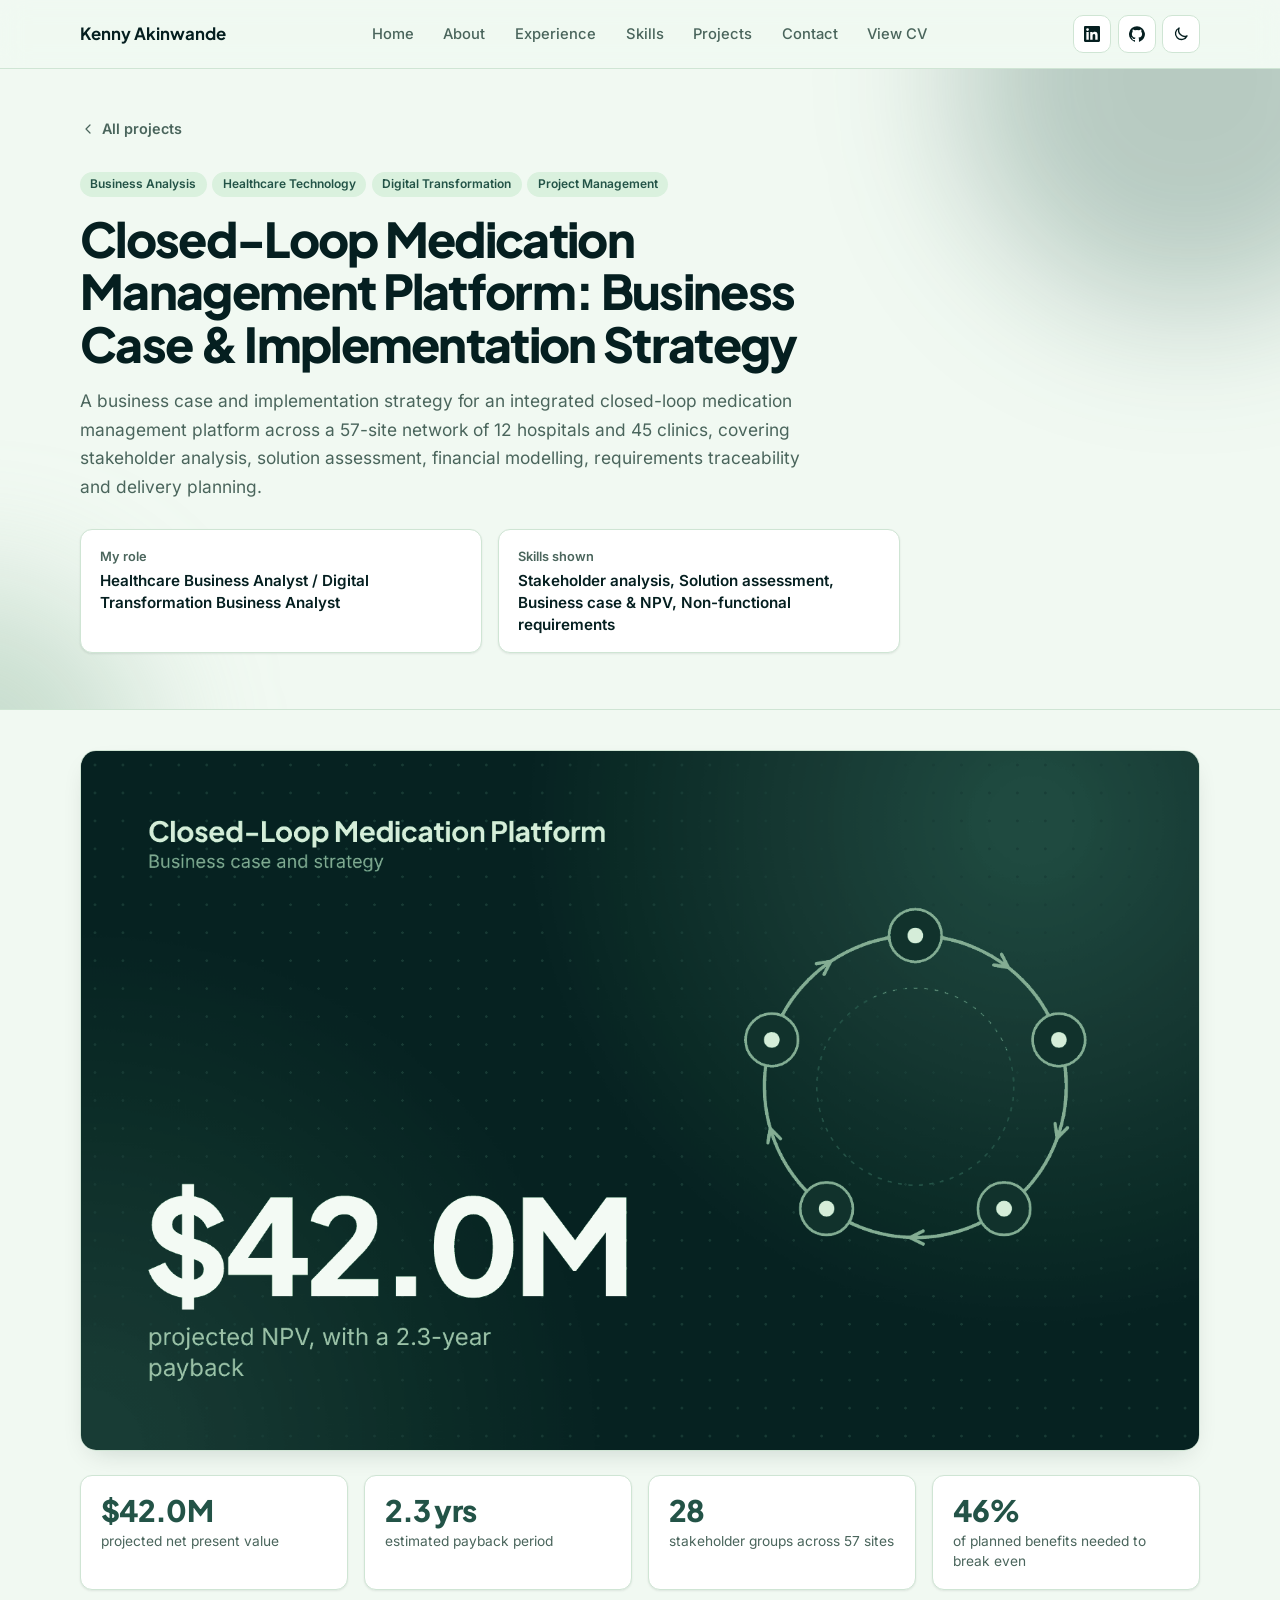
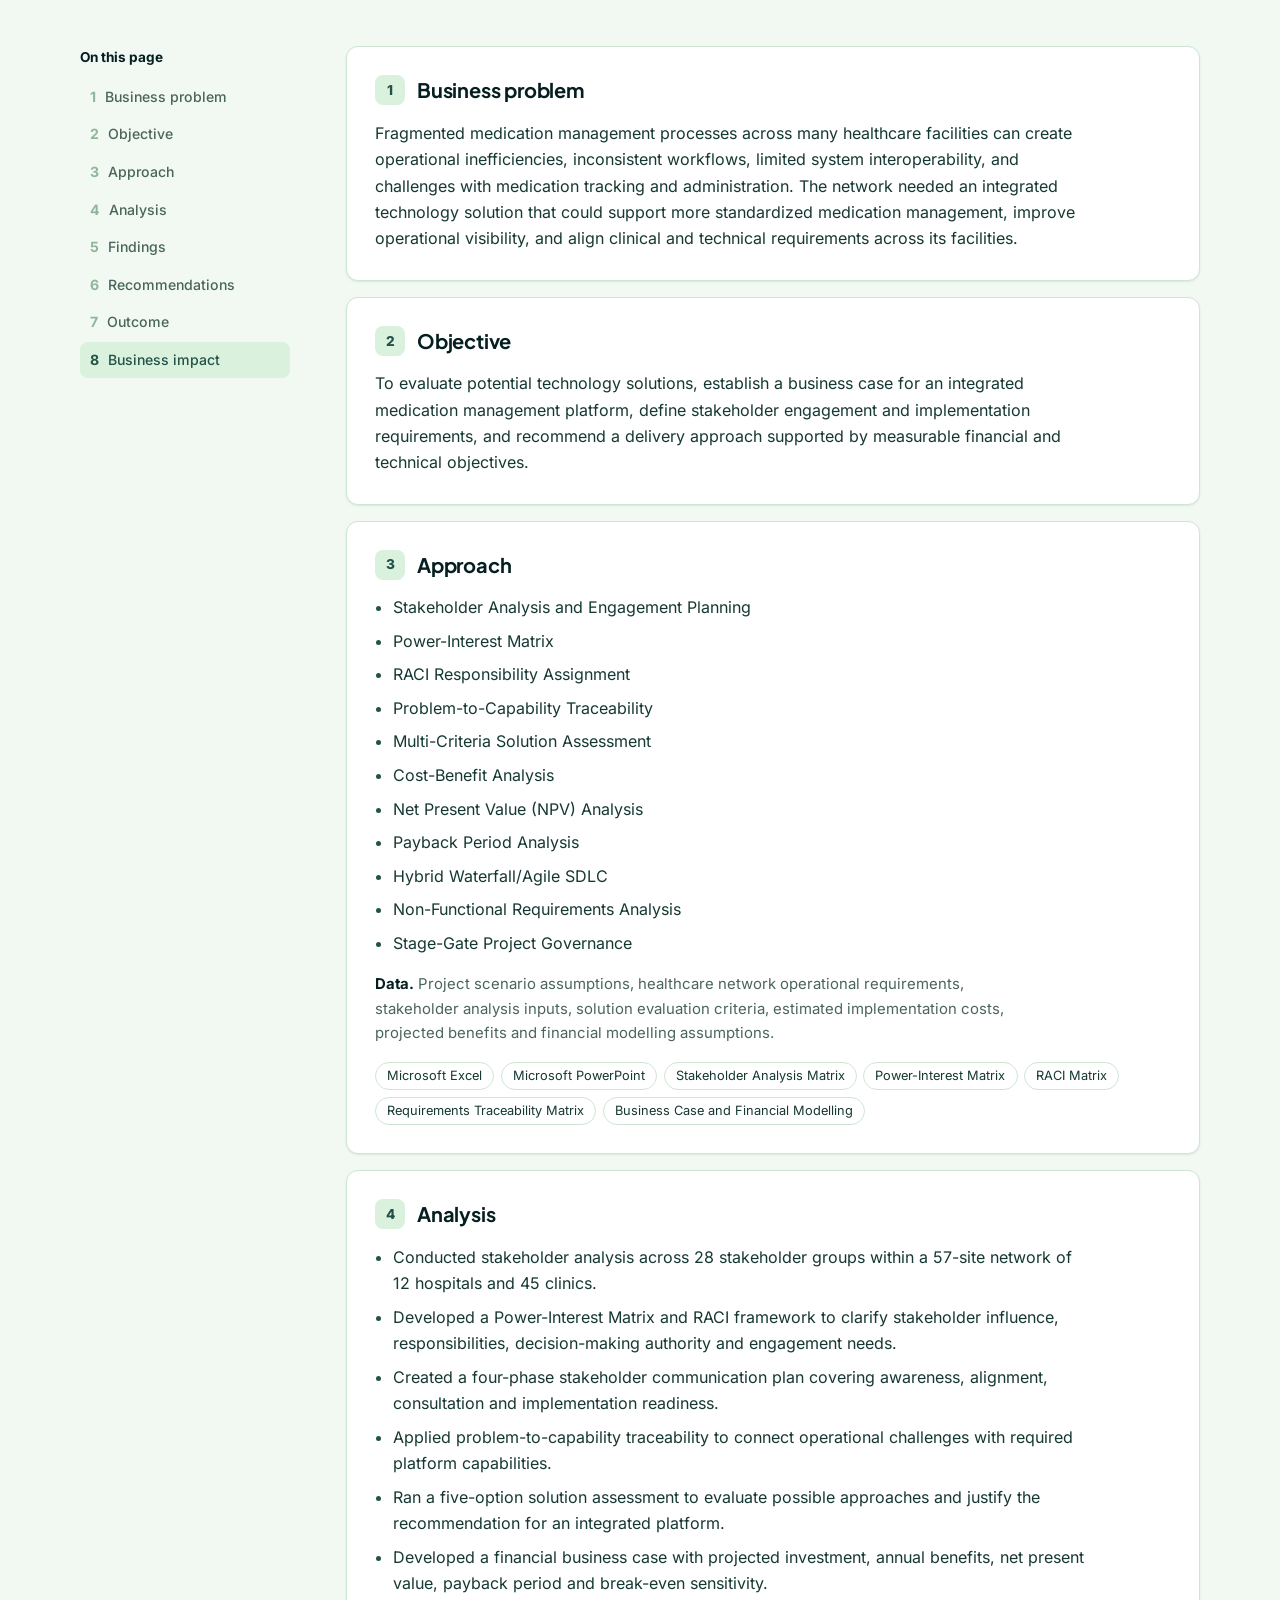
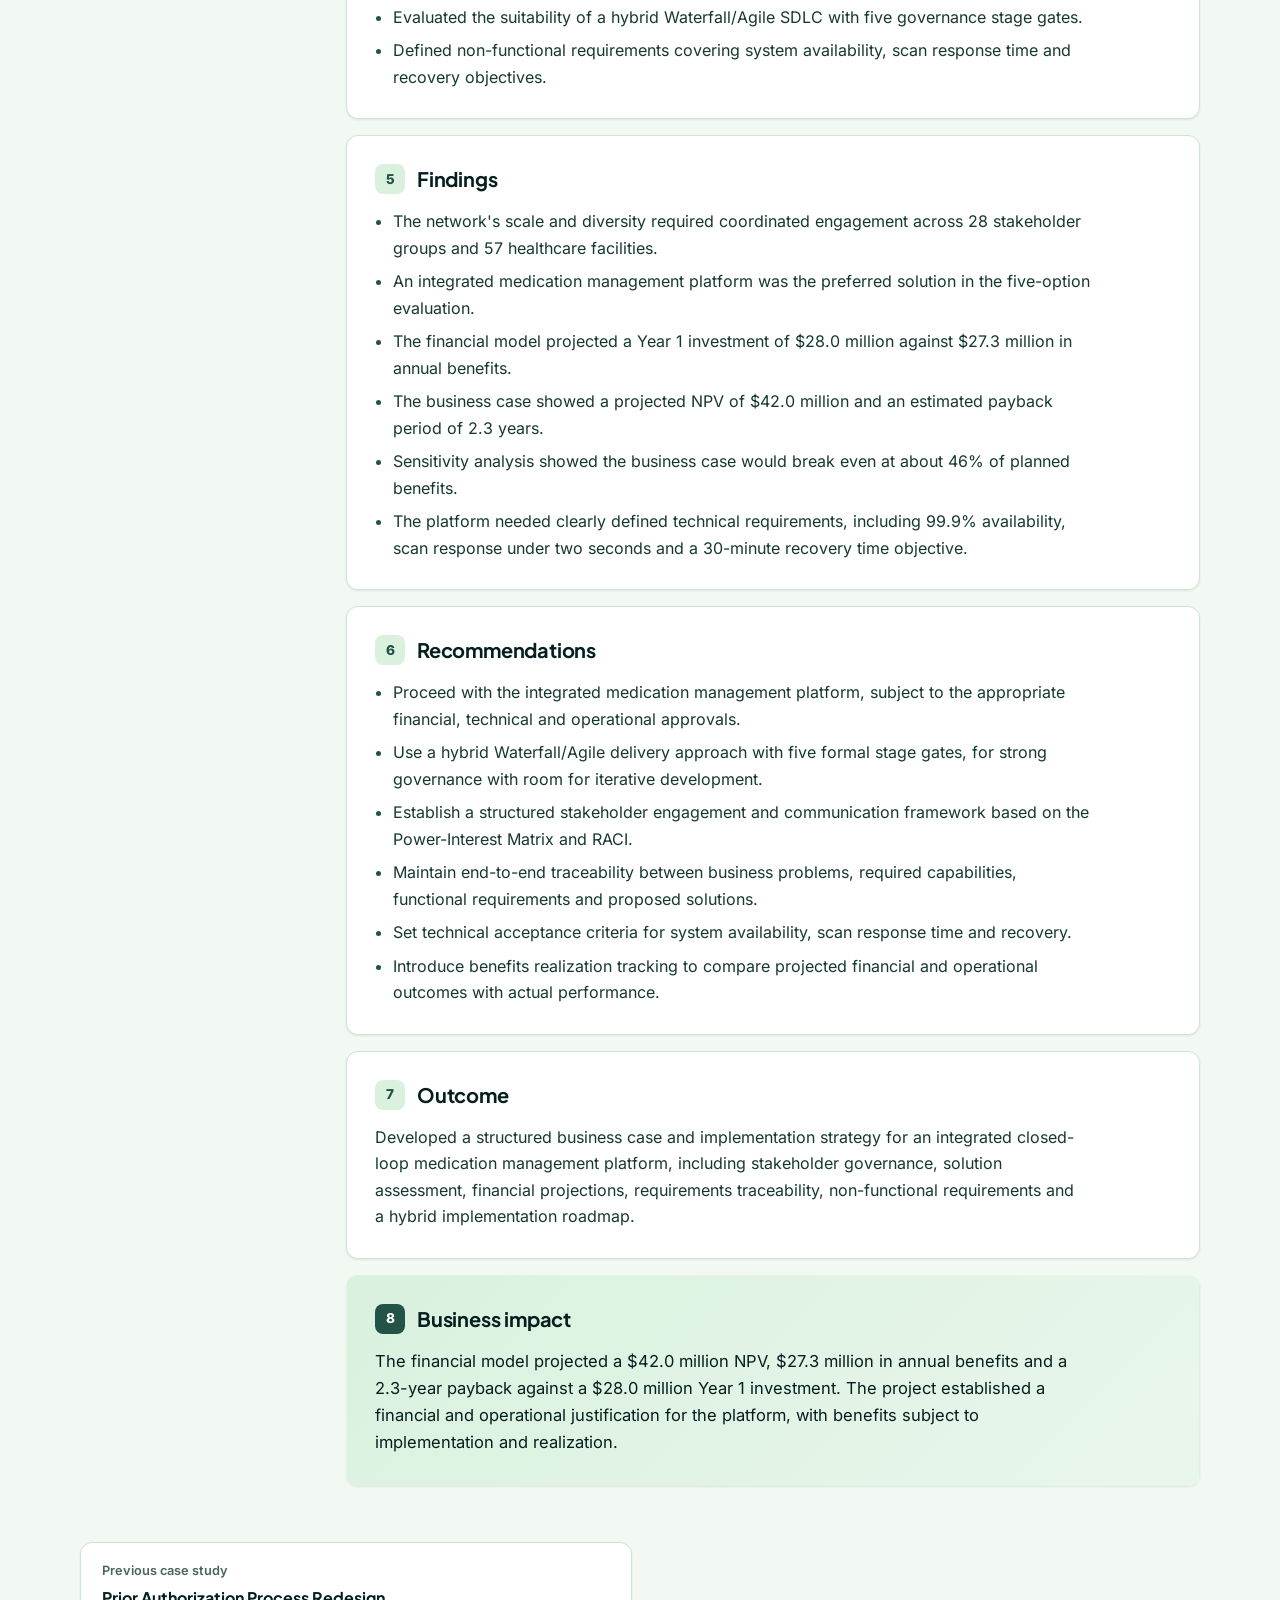
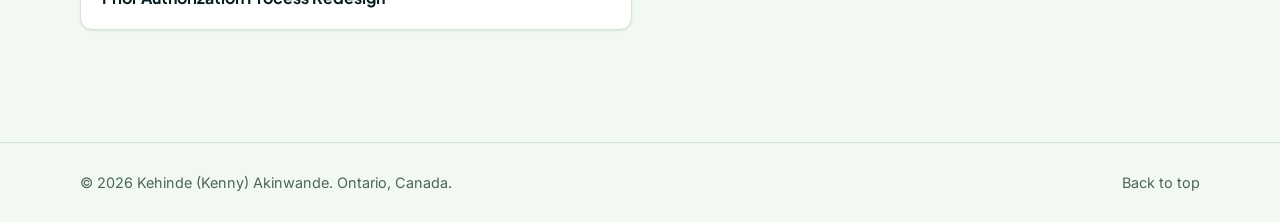
==== commit 401eab62: "Add files via upload" ====
--- a/projects/closed-loop-medication-platform.html
+++ b/projects/closed-loop-medication-platform.html
@@ -12,8 +12,8 @@
   <meta property="og:description" content="A business case and implementation strategy for an integrated closed-loop medication management platform across a 57-site network of 12 hospitals and 45 clinics, covering stakeholder analysis, solution assessment, financial modelling, requirements traceability and delivery planning.">
   <meta property="og:image" content="https://kennyakinwande.github.io/assets/images/projects/closed-loop-medication-platform-thumbnail.png">
   <meta name="twitter:card" content="summary_large_image">
-  <meta name="theme-color" content="#f5f7fb" media="(prefers-color-scheme: light)">
-  <meta name="theme-color" content="#0a0d14" media="(prefers-color-scheme: dark)">
+  <meta name="theme-color" content="#f1f9f2" media="(prefers-color-scheme: light)">
+  <meta name="theme-color" content="#051f20" media="(prefers-color-scheme: dark)">
   <link rel="icon" href="../favicon.ico" sizes="any">
   <link rel="icon" type="image/png" sizes="32x32" href="../assets/images/favicon-32.png">
   <link rel="apple-touch-icon" href="../assets/images/apple-touch-icon.png">
--- a/assets/css/style.css
+++ b/assets/css/style.css
@@ -34,28 +34,34 @@
    2. DESIGN TOKENS: change colours here
    --------------------------------------------------------------------- */
 :root {
+  /* Brand palette (six greens). Everything below is one of these,
+     or a tint blended from them for backgrounds, borders and quiet text.
+       #051F20  #0B2B26  #163832  #235347  #8EB69B  #DAF1DE            */
+
   /* Light theme */
-  --bg: #f5f7fb;
+  --bg: #f1f9f2;            /* a lighter tint of #DAF1DE */
   --surface: #ffffff;
-  --surface-2: #eef2f9;
-  --text: #0f1729;          /* headings */
-  --text-2: #3a455b;        /* body text */
-  --muted: #5b667c;         /* secondary text */
-  --line: #e2e7f0;          /* borders */
-  --line-strong: #c9d1df;   /* input borders */
-  --accent: #2756d8;        /* clinical blue: buttons, links, highlights */
-  --accent-hover: #1d45b8;
+  --surface-2: #e6f5e9;
+  --text: #051f20;          /* headings */
+  --text-2: #163832;        /* body text */
+  --muted: #4a655c;         /* secondary text */
+  --line: #cfe5d4;          /* borders */
+  --line-strong: #8eb69b;   /* input borders */
+  --accent: #235347;        /* buttons, links, highlights */
+  --accent-hover: #163832;
   --accent-text: #ffffff;   /* text on accent */
-  --accent-soft: #e8eefc;
-  --teal: #0e9488;          /* secondary accent */
-  --teal-soft: #e0f4f1;
-  --dot: #16a34a;           /* badge status dot */
-  --danger: #c4321c;
-  --success: #0e8a6e;
-  --glow-blue: rgba(39, 86, 216, .30);
-  --glow-teal: rgba(14, 148, 136, .26);
-  --shadow-sm: 0 1px 2px rgba(15, 23, 41, .05), 0 1px 3px rgba(15, 23, 41, .04);
-  --shadow-md: 0 10px 28px -12px rgba(15, 23, 41, .18);
+  --accent-soft: #daf1de;
+  --accent-2: #3f7563;      /* second accent: #235347 blended toward #8EB69B, dark enough for text */
+  --accent-2-soft: #e9f6ec;
+  --ring-3: #8eb69b;        /* third colour in the photo ring */
+  --dot: #3f7563;           /* badge dot */
+  --danger: #b3311c;
+  --success: #235347;
+  --glow-1: rgba(35, 83, 71, .28);        /* soft colour wash, top right of the hero */
+  --glow-2: rgba(142, 182, 155, .42);     /* soft colour wash, bottom left of the hero */
+  --cursor-glow: rgba(88, 150, 120, .24); /* light that follows the mouse */
+  --shadow-sm: 0 1px 2px rgba(5, 31, 32, .05), 0 1px 3px rgba(5, 31, 32, .04);
+  --shadow-md: 0 10px 28px -12px rgba(5, 31, 32, .20);
 
   --font-display: "Plus Jakarta Sans", "Inter", system-ui, sans-serif;
   --font-body: "Inter", system-ui, -apple-system, "Segoe UI", Roboto, Arial, sans-serif;
@@ -72,25 +78,27 @@
 }
 
 [data-theme="dark"] {
-  --bg: #0a0e15;
-  --surface: #121823;
-  --surface-2: #182030;
-  --text: #edf0f6;
-  --text-2: #c5ccd9;
-  --muted: #98a2b6;
-  --line: #232c3b;
-  --line-strong: #344055;
-  --accent: #7d9cff;
-  --accent-hover: #9bb3ff;
-  --accent-text: #0a0e15;
-  --accent-soft: #172041;
-  --teal: #3fd6c4;
-  --teal-soft: #11302d;
-  --dot: #34d399;
+  --bg: #051f20;
+  --surface: #0b2b26;
+  --surface-2: #163832;
+  --text: #daf1de;
+  --text-2: #bdd8c4;
+  --muted: #86a093;
+  --line: #163832;
+  --line-strong: #235347;
+  --accent: #8eb69b;
+  --accent-hover: #daf1de;
+  --accent-text: #051f20;
+  --accent-soft: #163832;
+  --accent-2: #daf1de;
+  --accent-2-soft: #12332d;
+  --ring-3: #235347;
+  --dot: #8eb69b;
   --danger: #ff9b8a;
-  --success: #3fd6c4;
-  --glow-blue: rgba(96, 128, 255, .42);
-  --glow-teal: rgba(45, 212, 191, .30);
+  --success: #8eb69b;
+  --glow-1: rgba(35, 83, 71, .80);
+  --glow-2: rgba(142, 182, 155, .16);
+  --cursor-glow: rgba(142, 182, 155, .14);
   --shadow-sm: 0 1px 2px rgba(0, 0, 0, .3);
   --shadow-md: 0 14px 34px -14px rgba(0, 0, 0, .6);
   color-scheme: dark;
@@ -224,19 +232,31 @@
 .nav__toggle[aria-expanded="true"] .icon--close { display: block; }
 
 /* ---------------------------------------------------------------------
-   6. HERO & SKILLS STRIP
-   --------------------------------------------------------------------- */
+   6. HERO, SKILLS STRIP & CURSOR GLOW
+   --------------------------------------------------------------------- */
+/* The first screen: the hero fills the space under the header and the
+   skills strip sits along its bottom edge, so both show without scrolling. */
+.first-screen {
+  display: flex; flex-direction: column;
+  min-height: calc(100vh - var(--header-h) - 1px);
+  min-height: calc(100svh - var(--header-h) - 1px);
+}
+.first-screen .hero { flex: 1 0 auto; display: flex; align-items: center; }
+.first-screen .marquee { flex: none; }
+
 .hero { position: relative; overflow: hidden; isolation: isolate; }
 .hero__glow { position: absolute; z-index: -1; border-radius: 50%; filter: blur(70px); pointer-events: none; }
-.hero__glow--blue { width: 560px; height: 560px; right: -140px; top: -180px; background: var(--glow-blue); }
-.hero__glow--teal { width: 420px; height: 420px; left: -200px; bottom: -160px; background: var(--glow-teal); }
+.hero__glow--a { width: 560px; height: 560px; right: -140px; top: -180px; background: var(--glow-1); }
+.hero__glow--b { width: 420px; height: 420px; left: -200px; bottom: -160px; background: var(--glow-2); }
 
 .hero__inner {
   display: grid;
   grid-template-columns: minmax(0, 1.35fr) minmax(0, .9fr);
   gap: clamp(2rem, 5vw, 4rem);
   align-items: center;
-  padding-block: clamp(3.5rem, 2.5rem + 5vw, 6.5rem);
+  width: 100%;
+  /* vh-based sizes below let the hero shrink on short screens so the skills strip stays in view */
+  padding-block: clamp(1rem, 4.5vh, 5rem);
 }
 
 .badge {
@@ -249,40 +269,44 @@
 .badge__dot { width: 8px; height: 8px; border-radius: 50%; background: var(--dot); box-shadow: 0 0 0 4px color-mix(in srgb, var(--dot) 18%, transparent); }
 
 .hero__name {
-  margin-top: 1.25rem;
-  font-size: clamp(2.4rem, 1.6rem + 3.4vw, 3.9rem);
+  margin-top: clamp(.6rem, 2vh, 1.25rem);
+  font-size: clamp(2.1rem, min(1.6rem + 3.4vw, 6.9vh), 3.9rem);
   font-weight: 800;
   letter-spacing: -.035em;
   line-height: 1.05;
 }
-.hero__title { margin-top: .9rem; color: var(--accent); font-weight: 600; font-size: clamp(1rem, .95rem + .3vw, 1.15rem); line-height: 1.5; }
+.hero__title { margin-top: clamp(.45rem, 1.4vh, .9rem); color: var(--accent); font-weight: 600; font-size: clamp(.95rem, min(.95rem + .3vw, 2.3vh), 1.15rem); line-height: 1.5; }
 .hero__tagline {
-  margin-top: 1.25rem;
+  margin-top: clamp(.6rem, 2vh, 1.25rem);
   font-family: var(--font-display);
-  font-size: clamp(1.35rem, 1.1rem + 1.1vw, 1.9rem);
+  font-size: clamp(1.25rem, min(1.1rem + 1.1vw, 3.7vh), 1.9rem);
   font-weight: 700; letter-spacing: -.02em; line-height: 1.3;
   color: var(--text);
 }
+.hero__tagline-lead { display: block; }
+/* The rotating words get a line of their own with a fixed height,
+   so nothing below moves while phrases of different lengths cycle. */
+.typed { display: block; height: 1.3em; white-space: nowrap; }
 .typed__text {
-  background: linear-gradient(90deg, var(--accent), var(--teal));
+  background: linear-gradient(90deg, var(--accent), var(--accent-2));
   -webkit-background-clip: text; background-clip: text;
   color: transparent;
 }
 .typed__caret {
   display: inline-block; width: 3px; height: 1.05em; margin-left: 4px;
-  vertical-align: -0.15em; border-radius: 2px; background: var(--teal);
-}
-.hero__intro { margin-top: 1.1rem; max-width: 56ch; color: var(--muted); font-size: 1.05rem; }
-.hero__actions { display: flex; flex-wrap: wrap; gap: .75rem; margin-top: 1.9rem; }
-.hero__links { display: flex; gap: 1.25rem; margin-top: 1.4rem; list-style: none; font-size: .95rem; font-weight: 500; }
+  vertical-align: -0.15em; border-radius: 2px; background: var(--accent-2);
+}
+.hero__intro { margin-top: clamp(.5rem, 1.7vh, 1.1rem); max-width: 56ch; color: var(--muted); font-size: clamp(.95rem, 2.2vh, 1.05rem); }
+.hero__actions { display: flex; flex-wrap: wrap; gap: .75rem; margin-top: clamp(.9rem, 3vh, 1.9rem); }
+.hero__links { display: flex; gap: 1.25rem; margin-top: clamp(.6rem, 2vh, 1.4rem); list-style: none; font-size: .95rem; font-weight: 500; }
 .hero__links a { text-decoration: underline; }
 
 /* Portrait with gradient ring and floating tags */
-.portrait { position: relative; margin: 0; justify-self: center; width: min(100%, 330px); aspect-ratio: 1; }
+.portrait { position: relative; margin: 0; justify-self: center; width: min(100%, 330px, 46vh); aspect-ratio: 1; }
 .portrait__ring {
   width: 100%; height: 100%; padding: 7px; border-radius: 50%;
-  background: conic-gradient(from 200deg, var(--accent), var(--teal), #8b7cf6, var(--accent));
-  box-shadow: 0 30px 60px -30px var(--glow-blue);
+  background: conic-gradient(from 200deg, var(--accent), var(--accent-2), var(--ring-3), var(--accent));
+  box-shadow: 0 30px 60px -30px var(--glow-1);
 }
 .portrait__ring img {
   width: 100%; height: 100%; border-radius: 50%;
@@ -296,7 +320,7 @@
   color: var(--accent); font-size: .8rem; font-weight: 700; white-space: nowrap;
 }
 .portrait__tag--1 { top: 6%; right: -4%; }
-.portrait__tag--2 { top: 56%; left: -14%; color: var(--teal); }
+.portrait__tag--2 { top: 56%; left: -14%; color: var(--accent-2); }
 .portrait__tag--3 { bottom: 4%; right: 2%; color: var(--text); }
 
 /* Skills strip */
@@ -311,8 +335,8 @@
 .marquee__group { display: flex; align-items: center; list-style: none; padding: 0; margin: 0; }
 .marquee__group li {
   display: flex; align-items: center; gap: 1.75rem;
-  padding: 1rem 0 1rem 1.75rem;
-  color: var(--text-2); font-weight: 600; font-size: .95rem; white-space: nowrap;
+  padding: .8rem 0 .8rem 1.75rem;
+  color: var(--text-2); font-weight: 600; font-size: .92rem; white-space: nowrap;
 }
 .marquee__group li::after {
   content: ""; width: 12px; height: 12px; flex: none;
@@ -321,6 +345,22 @@
   mask: url("data:image/svg+xml,%3Csvg xmlns='http://www.w3.org/2000/svg' viewBox='0 0 24 24'%3E%3Cpath d='M12 0l2.6 9.4L24 12l-9.4 2.6L12 24l-2.6-9.4L0 12l9.4-2.6z'/%3E%3C/svg%3E") center / contain no-repeat;
 }
 
+/* Soft light that follows the mouse (added by script.js; mouse devices only).
+   Change its colour with --cursor-glow, its size with width/height here. */
+.cursor-glow {
+  position: fixed; left: 0; top: 0; z-index: 40;
+  width: 640px; height: 640px; margin: -320px 0 0 -320px;
+  border-radius: 50%;
+  background: radial-gradient(circle closest-side, var(--cursor-glow), transparent);
+  pointer-events: none;
+  opacity: 0; transition: opacity .45s var(--ease);
+  will-change: transform;
+}
+.cursor-glow.is-on { opacity: 1; }
+@media (hover: none), (pointer: coarse), (prefers-reduced-motion: reduce) {
+  .cursor-glow { display: none; }
+}
+
 /* ---------------------------------------------------------------------
    SECTIONS (shared)
    --------------------------------------------------------------------- */
@@ -329,7 +369,7 @@
 .section__title { font-size: clamp(1.9rem, 1.5rem + 1.6vw, 2.5rem); font-weight: 800; letter-spacing: -.03em; }
 .section__title--bar::after {
   content: ""; display: block; width: 56px; height: 4px; margin-top: .6rem; border-radius: 4px;
-  background: linear-gradient(90deg, var(--accent), var(--teal));
+  background: linear-gradient(90deg, var(--accent), var(--accent-2));
 }
 .section__lede { margin-top: .9rem; color: var(--muted); font-size: 1.02rem; }
 .subhead { margin: clamp(3rem, 6vw, 4.5rem) 0 1.5rem; font-size: 1.45rem; font-weight: 800; letter-spacing: -.02em; }
@@ -354,7 +394,7 @@
 .timeline { position: relative; list-style: none; padding-left: 2.25rem; display: grid; gap: 1.5rem; }
 .timeline::before {
   content: ""; position: absolute; left: 6px; top: 8px; bottom: 8px; width: 2px; border-radius: 2px;
-  background: linear-gradient(180deg, var(--accent), var(--teal));
+  background: linear-gradient(180deg, var(--accent), var(--accent-2));
   opacity: .7;
 }
 .job { position: relative; padding: clamp(1.25rem, 3vw, 1.75rem); }
@@ -428,17 +468,17 @@
 .step { padding: 1.35rem 1.35rem 1.4rem; display: flex; flex-direction: column; }
 .step__num {
   display: grid; place-items: center; width: 38px; height: 38px; border-radius: 10px;
-  background: linear-gradient(135deg, var(--accent), var(--teal)); color: #fff;
+  background: linear-gradient(135deg, var(--accent), var(--accent-2)); color: #fff;
   font-family: var(--font-display); font-weight: 800; font-size: .95rem;
 }
-[data-theme="dark"] .step__num { color: #0a0e15; }
+[data-theme="dark"] .step__num { color: var(--accent-text); }
 .step__title { margin-top: 1rem; font-size: 1.05rem; font-weight: 700; }
 .step__text { margin-top: .4rem; color: var(--muted); font-size: .92rem; }
 .step__evidence {
   margin-top: 1rem; padding-top: .85rem; border-top: 1px dashed var(--line);
   font-size: .85rem; color: var(--text-2);
 }
-.step__evidence b { display: block; color: var(--teal); font-size: .76rem; font-weight: 700; margin-bottom: .15rem; }
+.step__evidence b { display: block; color: var(--accent-2); font-size: .76rem; font-weight: 700; margin-bottom: .15rem; }
 
 .results { display: grid; grid-template-columns: repeat(3, minmax(0, 1fr)); gap: 1rem; }
 .result { padding: 1.25rem 1.3rem; }
@@ -488,8 +528,8 @@
    12. CASE-STUDY PAGES  (projects/*.html)
    --------------------------------------------------------------------- */
 .case-hero { position: relative; overflow: hidden; isolation: isolate; border-bottom: 1px solid var(--line); }
-.case-hero .hero__glow--blue { width: 460px; height: 460px; top: -220px; }
-.case-hero .hero__glow--teal { width: 340px; height: 340px; bottom: -220px; }
+.case-hero .hero__glow--a { width: 460px; height: 460px; top: -220px; }
+.case-hero .hero__glow--b { width: 340px; height: 340px; bottom: -220px; }
 .case { padding-block: clamp(2rem, 4vw, 3rem) clamp(2.5rem, 5vw, 3.5rem); }
 .case__back { display: inline-flex; align-items: center; gap: .35rem; color: var(--muted); font-size: .9rem; font-weight: 600; text-decoration: none; }
 .case__back:hover { color: var(--accent); }
@@ -532,7 +572,7 @@
 .case-step__note { margin-top: 1rem; color: var(--muted); font-size: .93rem; }
 .case-step__note strong { color: var(--text); }
 .case-step .chips { margin-top: 1rem; }
-.case-step--impact { background: linear-gradient(135deg, var(--accent-soft), var(--teal-soft)); border-color: transparent; }
+.case-step--impact { background: linear-gradient(135deg, var(--accent-soft), var(--accent-2-soft)); border-color: transparent; }
 .case-step--impact p { color: var(--text); font-size: 1.03rem; }
 .case-step--impact .case-step__num { background: var(--accent); color: var(--accent-text); }
 .case__files { margin-top: 1.25rem; display: flex; flex-wrap: wrap; gap: .6rem; }
@@ -593,8 +633,20 @@
   .nav__links a { padding: .75rem .9rem; font-size: 1.02rem; color: var(--text); }
 }
 
+/* Stacked hero (phones, small tablets) or a very short window: the hero is
+   taller than the screen, so the skills strip moves up under the header
+   where it is still visible straight away. */
+@media (max-width: 860px), (max-height: 599px), (max-width: 1100px) and (max-height: 719px) {
+  .first-screen { min-height: 0; }
+  .first-screen .marquee { order: -1; border-top: 0; }
+  .marquee__group li { padding-block: .6rem; font-size: .85rem; }
+}
+/* Safety net set by script.js for any other window size where the hero is too tall */
+.first-screen.is-tall { min-height: 0; }
+.first-screen.is-tall .marquee { order: -1; border-top: 0; }
+
 @media (max-width: 860px) {
-  .hero__inner { grid-template-columns: minmax(0, 1fr); }
+  .hero__inner { grid-template-columns: minmax(0, 1fr); padding-block: 2rem 2.75rem; }
   .portrait { order: -1; width: min(72vw, 260px); justify-self: start; margin-left: 1.5rem; }
   .portrait__tag--2 { left: -10%; }
   .about, .contact { grid-template-columns: minmax(0, 1fr); }
@@ -615,12 +667,13 @@
 }
 
 @media print {
-  .site-header, .marquee, .form, .hero__actions, .case-nav, .toc, .hero__glow { display: none !important; }
+  .site-header, .marquee, .form, .hero__actions, .case-nav, .toc, .hero__glow, .cursor-glow, .typed__caret { display: none !important; }
+  .first-screen { min-height: 0; }
   .js .reveal { opacity: 1 !important; transform: none !important; }
 }
 
 /* Softer hero glow on small screens */
 @media (max-width: 640px) {
-  .hero__glow--blue { width: 360px; height: 360px; right: -180px; top: -160px; opacity: .7; }
-  .hero__glow--teal { width: 300px; height: 300px; left: -200px; bottom: -120px; opacity: .7; }
-}
+  .hero__glow--a { width: 360px; height: 360px; right: -180px; top: -160px; opacity: .7; }
+  .hero__glow--b { width: 300px; height: 300px; left: -200px; bottom: -120px; opacity: .7; }
+}
